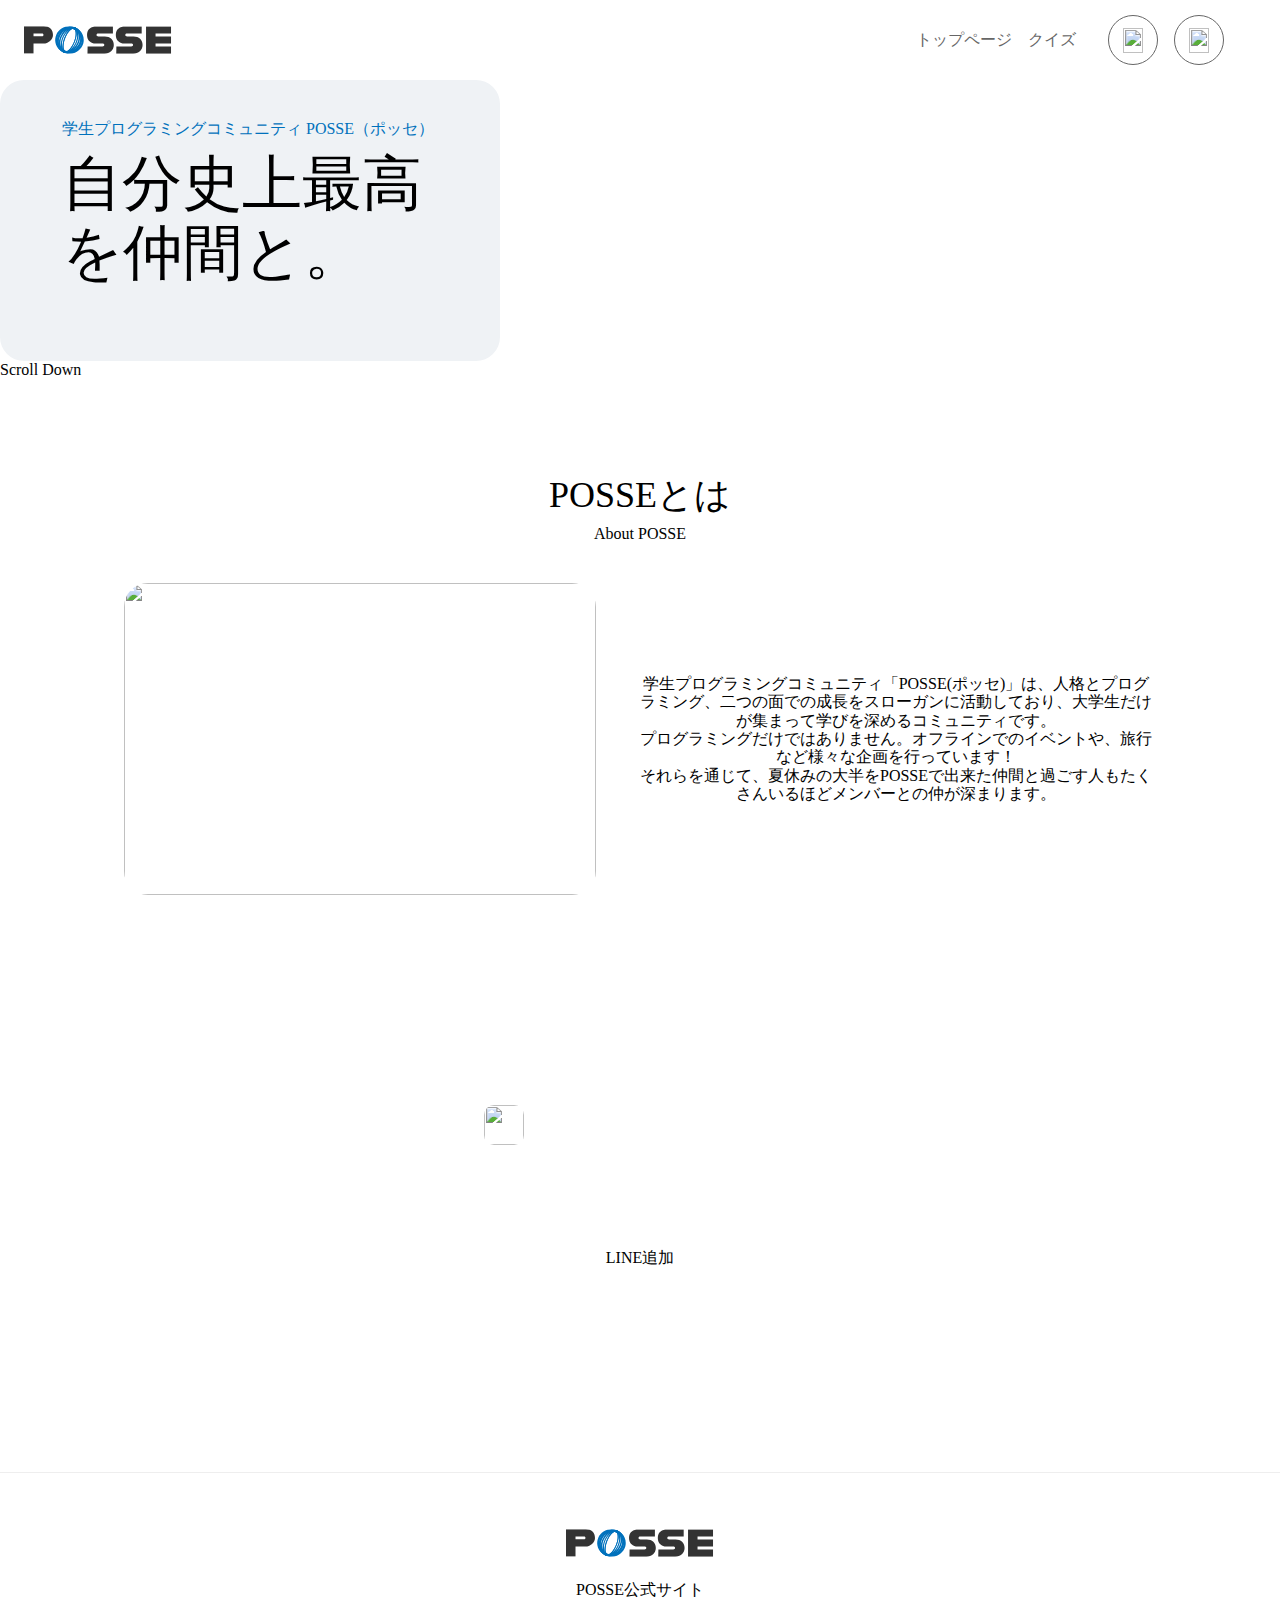
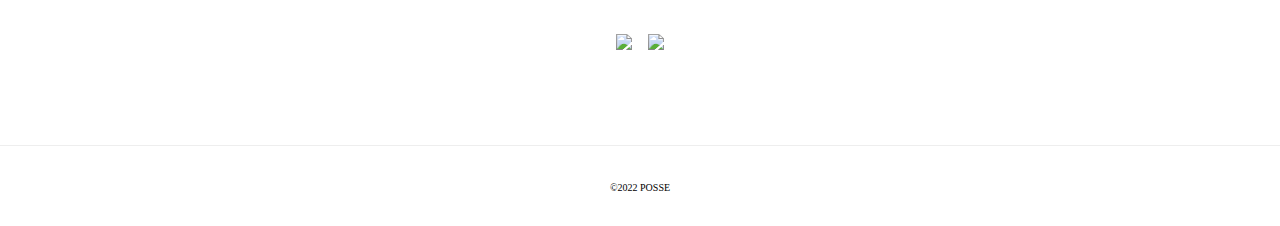
==== index.html @ dd079641 "first commit" ====
<!DOCTYPE html>
<html lang="ja">
<head>
  <meta charset="UTF-8">
  <meta http-equiv="X-UA-Compatible" content="IE=edge">
  <meta name="viewport" content="width=device-width, initial-scale=1.0">
  <title>POSSE 初めてのweb制作</title>
  <link rel="stylesheet" href="reset.css">
  <link rel="stylesheet" href="style.css">
</head>
<body>
  <header >
    <h1><img class="posselogo" src="logo.svg"></h1>
    <ul class="headerR">
      <div class="RightL">
        <li>トップページ</li>
        <li>クイズ</li>
      </div>
      <div class="RightR">
        <li>
        <div href="https://twitter.com/posse_program" class="twitterLink">
          <img class="circle" src="./img/icon/icon-twitter.svg">
        </div>
      </li>
      <li>
        <div href="https://www.instagram.com/posse_programming/" class="instaLink">         
          <img class="circle" src="./img/icon/icon-instagram.svg">
        </div>
      </li>
      </div>
    </ul>
  </header>

  <main>
    <div class="massOne">
      <div class="onePara">
        <h3 class="community_posse">学生プログラミングコミュニティ POSSE（ポッセ） </h3>
        <p class="fellow">自分史上最高を仲間と。</p>
      </div>
      <p>Scroll Down</p>
      <div class="onePic">       
        <img  src="./img/img-hero.jpg" alt="" class="hero">
      </div>
    </div>
    <div class="massTwo">
      <div class="twoHead">
        <h2>POSSEとは</h2>
        <h3 class="aboutPosse">About POSSE</h3>
      </div>
      <div class="twoPara">
        <img src="./img/img-about.jpg" alt="" class="about">
        <p class="aboutParagraph">学生プログラミングコミュニティ「POSSE(ポッセ)」は、人格とプログラミング、二つの面での成長をスローガンに活動しており、大学生だけが集まって学びを深めるコミュニティです。<br> プログラミングだけではありません。オフラインでのイベントや、旅行など様々な企画を行っています！<br>
          それらを通じて、夏休みの大半をPOSSEで出来た仲間と過ごす人もたくさんいるほどメンバーとの仲が深まります。
        </p>
      </div>
    </div>
    <div class="massThree">
        <h2 class="posseOfficial"><img src="./img/icon/icon-line.svg" alt="" class="LINE">POSSE 公式LINE</h2>
        <p class="info">公式LINEにてご質問を随時受け付けております。<br>
          詳細やPOSSE最新情報につきましては、公式LINEにてお知らせ致しますので<br>
          下記ボタンより友達追加をお願いします！</p>
          <a href="https://line.me/R/ti/p/@651htnqp?from=page"><p class="lineAdd">LINE追加</p></a>
      </div>
  </main>
  <footer>
    <div class="footerOne">
      <h1><img class="posselogo2" src="logo.svg"></h1>
      <p class="snsText">POSSE公式サイト</p>
      <ul class="sns">
        <li><a href="https://twitter.com/posse_program"><img src="./img/icon/icon-twitter.svg"></a></li>
        <li><a href="https://www.instagram.com/posse_programming/"><img src="./img/icon/icon-instagram.svg"></a></li>
      </ul>
    </div>
    <div class="footerTwo">
      <p>&copy;2022 POSSE</p>
    </div>
    </footer>
    
  
</body>
</html>
---- style.css ----
header{
  display: flex;
  justify-content: space-between;
  position: sticky;
  top: 0;
  height: 80px;
  background-color: white;
  padding-right: 24px;
  padding-left: 24px;
  z-index: 100;
}

.headerR
{
  color: #666666;
  display: flex;
  font-family: "Noto Sans JP";
  margin: 16px ;
}

.twitterLink,.instaLink{
  border: solid 1px;
  border-radius: 50%;
  width: 50px;
  height: 50px;
  display: flex;
  justify-content: center;
  align-items: center;
}

.circle
{
  height: 25px;
  width: 20px;
}

.RightL,.RightR
{
  align-items: center;
  display: flex;
  margin: 16px;
  gap: 16px;
}

.posselogo
{
  position: relative;
  top: 26px;
}

.massOne
{
  position: relative;
}

.onePara
{
  background-color: #EFF2F5;
  width: 500px;
  height: 281px;
  padding :40px 62px;
  border-radius: 24px;
  z-index: 90;
}

.onePic
{
  position: absolute;
  z-index: 95;
  transform: translateY(-90%);
}

.community_posse
{
  font-size: 16px;
  color: #0071BC;
}

.fellow
{
  font-size: 60px;
  margin-top: 12px;
}

.hero
{
  object-fit: cover;
  display: block;
  max-height: 100%;
  float: right;
  border-radius: 80px 0px 0px 80px ;
  width: 70%;
}

.twoHead, .massThree, footer, .massTwo
{
  text-align: center;
}

h2
{
  font-size: 36px;
}


.about
{
  /*後ほど修正  */
  width: 472px;
  height: 312px;
  border-radius: 24px;
}

.massTwo
{
  margin-top: 96px;
  max-width: 1032px;
  margin-left: auto;
  margin-right: auto;
}

.twoPara
{
  display: flex;
  justify-content: center;
  gap: 40px;
  margin-top: 40px;
}

.aboutPosse
{
  margin: 8px;
}

.aboutParagraph
{
  display: flex;
  justify-content: center;
  align-items: center;
}

footer
{
  margin: auto;
}
.sns
{
  display: flex;
  justify-content: center;
  gap: 16px;
}


/*------------------mass three------------- */


.massThree
{
  margin-top: 140px;
  height: 357px;
  background-image: url(./img/bg-line.jpg);
  background-size: cover;
  border-radius: 40px;
  padding-top: 68px;
}

.LINE
{
  width: 40px;
  height: 40px;
  background-color: white;
  border-radius: 10px;
}

.info
{
  margin-top: 16px;
  font-size: 14px;
  color: white;
}


.posseOfficial
{
  color: white;
}

.lineAdd
{
  margin-top: 24px;
  display: flex;
  align-items: center;
  justify-content: center;
  height: 50px;
  max-width: 320px;
  margin-left: auto;
  margin-right: auto;
  background-color: white;
  border-radius: 96px;
}

.footerOne
{
  margin-top: 80px;
  height: 274.22px;
  border-top: 1px solid #EEEEEE;
  border-bottom: 1px solid #EEEEEE;
}

.posselogo2
{
  margin-top: 56.05px;
}

.snsText
{
  margin-top: 24.06px;
}

.sns
{
  margin-top: 32px;
}

.footerTwo
{
  font-size: 10px;
  padding-top: 36px;
  padding-bottom: 31.78px;
}
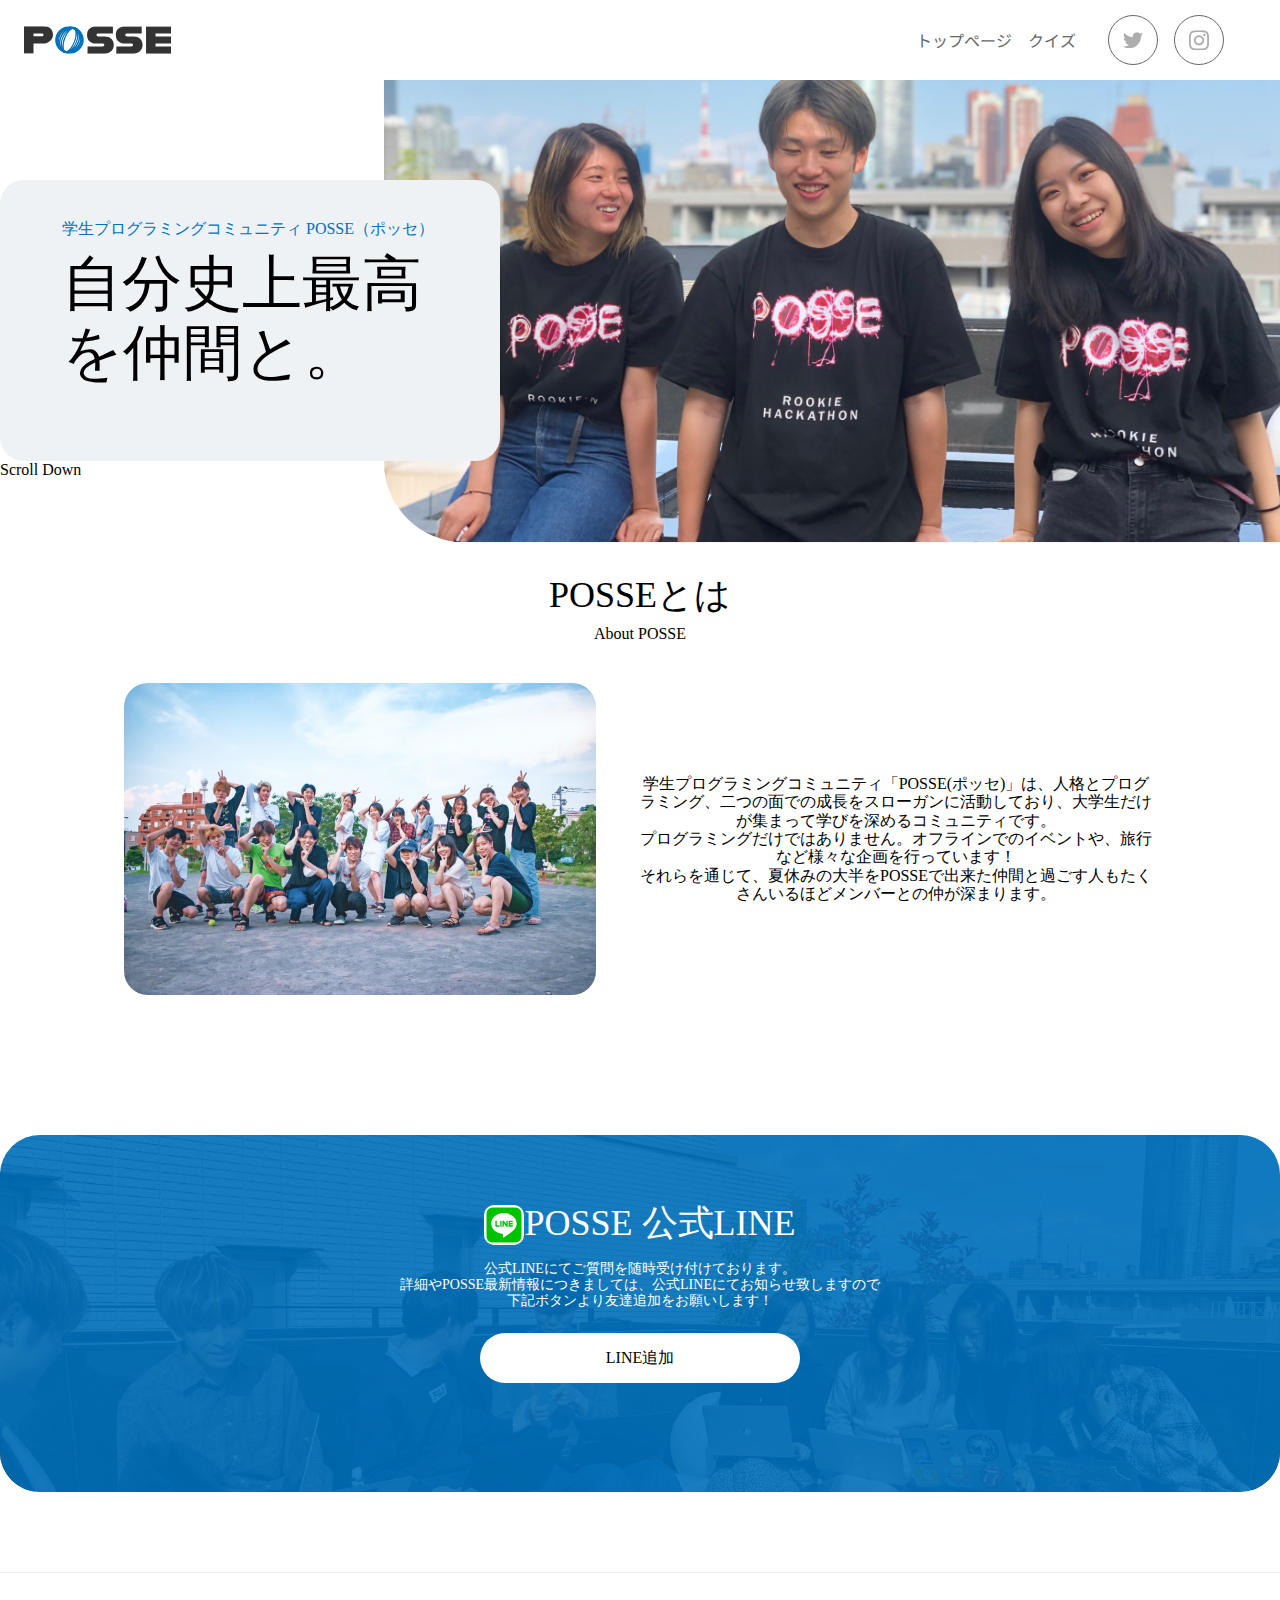
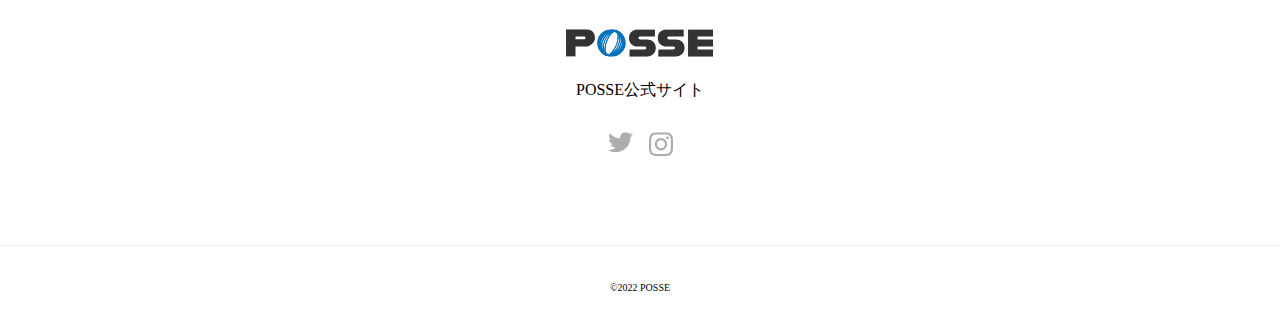
==== commit 86dbe520: "second commit" ====
--- a/index.html
+++ b/index.html
@@ -7,9 +7,12 @@
   <title>POSSE 初めてのweb制作</title>
   <link rel="stylesheet" href="reset.css">
   <link rel="stylesheet" href="style.css">
+  <link rel="preconnect" href="https://fonts.gstatic.com" crossorigin="">
+  <link rel="preconnect" href="https://fonts.googleapis.com">
+  <link href="https://fonts.googleapis.com/css2?family=Noto+Sans+JP:wght@400;700&amp;family=Plus+Jakarta+Sans:wght@400;700&amp;display=swap" rel="stylesheet">
 </head>
 <body>
-  <header >
+  <header>
     <h1><img class="posselogo" src="logo.svg"></h1>
     <ul class="headerR">
       <div class="RightL">
@@ -75,7 +78,5 @@
       <p>&copy;2022 POSSE</p>
     </div>
     </footer>
-    
-  
 </body>
 </html>--- a/style.css
+++ b/style.css
@@ -51,6 +51,7 @@
 .massOne
 {
   position: relative;
+  margin-top: 100px;
 }
 
 .onePara
@@ -60,7 +61,8 @@
   height: 281px;
   padding :40px 62px;
   border-radius: 24px;
-  z-index: 90;
+  position: relative;
+  z-index: 96;
 }
 
 .onePic
@@ -162,6 +164,20 @@
   background-size: cover;
   border-radius: 40px;
   padding-top: 68px;
+  position: relative;
+}
+
+.massThree::before
+{
+  background-color: rgba(0, 113, 188, 0.9);
+    content: "";
+    height: 100%;
+    left: 0;
+    position: absolute;
+    top: 0;
+    width: 100%;
+    border-radius: 40px;
+    z-index: 80;
 }
 
 .LINE
@@ -170,6 +186,8 @@
   height: 40px;
   background-color: white;
   border-radius: 10px;
+  position: relative;
+  z-index: 85;
 }
 
 .info
@@ -177,12 +195,16 @@
   margin-top: 16px;
   font-size: 14px;
   color: white;
+  position: relative;
+  z-index: 85;
 }
 
 
 .posseOfficial
 {
   color: white;
+  position: relative;
+  z-index: 85;
 }
 
 .lineAdd
@@ -197,6 +219,8 @@
   margin-right: auto;
   background-color: white;
   border-radius: 96px;
+  position: relative;
+  z-index: 85;
 }
 
 .footerOne
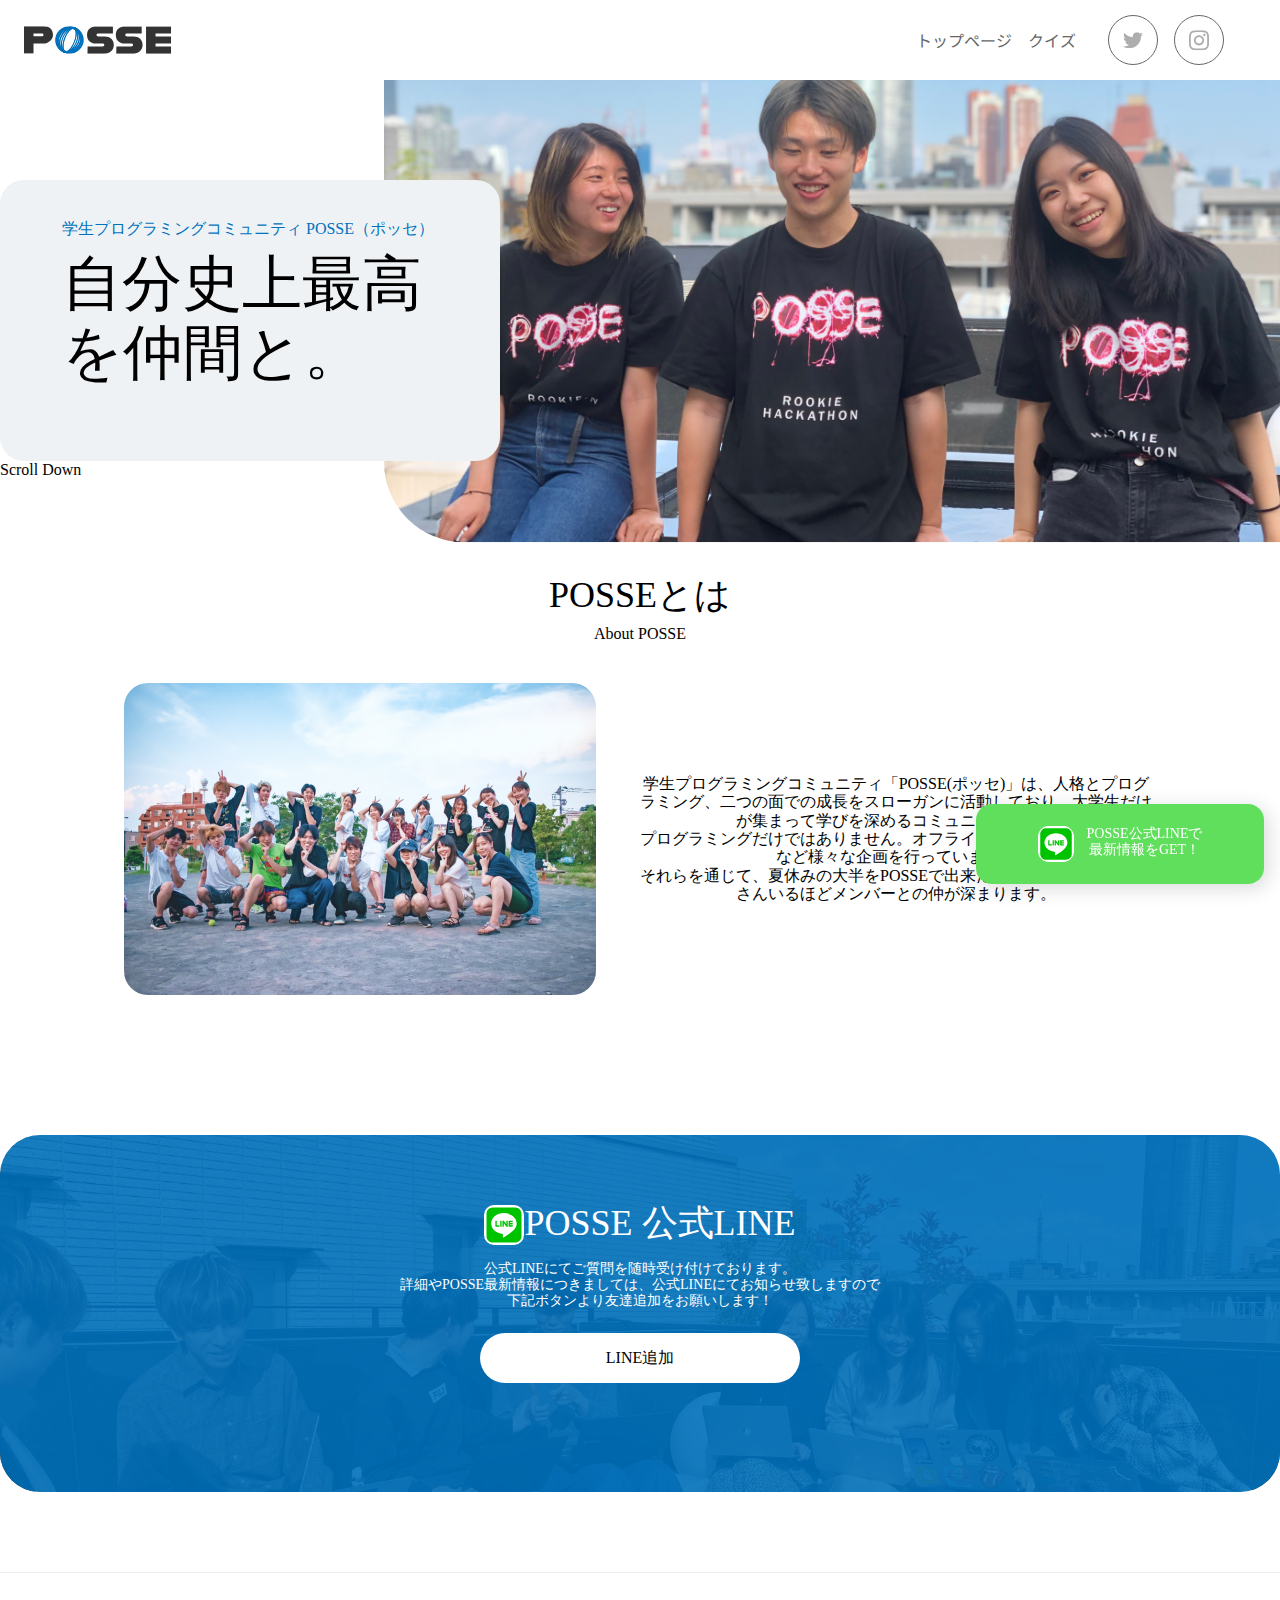
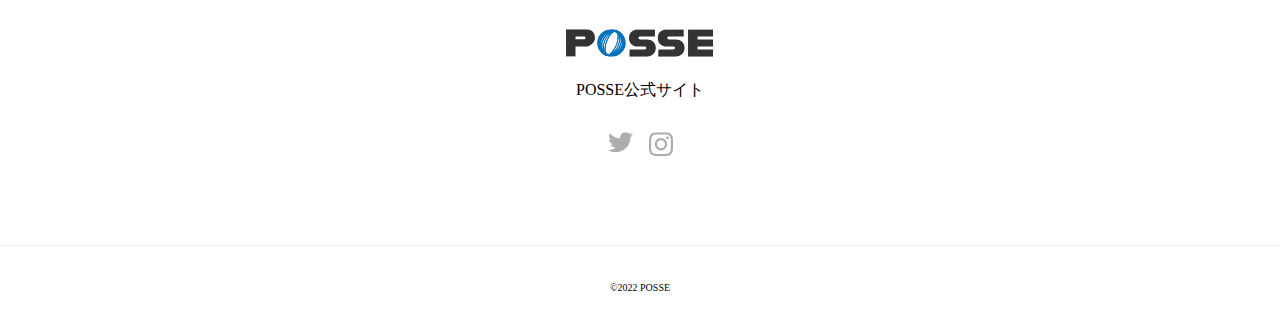
==== commit 9d41687e: "third commit" ====
--- a/index.html
+++ b/index.html
@@ -77,6 +77,14 @@
     <div class="footerTwo">
       <p>&copy;2022 POSSE</p>
     </div>
+    <div class="bannarParent">
+      <div class="bannar">
+        <ul class="bannarDeatail">
+          <li><img src="./img/icon/icon-line.svg" alt="" class="lineAddTwo"></li>
+          <li><p>POSSE公式LINEで<br>最新情報をGET！</p></li>
+        </ul>       
+      </div>
+    </div>
     </footer>
 </body>
 </html>--- a/style.css
+++ b/style.css
@@ -251,4 +251,42 @@
   font-size: 10px;
   padding-top: 36px;
   padding-bottom: 31.78px;
-}+}
+
+.bannarParent
+{
+  float: right;
+  position: fixed;
+  bottom: 0;
+  right: 0;
+  z-index: 100;
+}
+.bannar
+{
+  width: 288px;
+  height: 80px;
+  background-color: rgba(95, 223, 91, 1);
+  border-radius: 16px;
+  display: flex;
+  justify-content: center;
+  align-items: center;
+  margin-right: 16px;
+  margin-bottom: 16px;
+  box-shadow: 4px 4px 20px rgba(0, 0, 0, 0.15);
+}
+.bannarDeatail
+{
+  display: flex;
+  color: white;
+  gap: 13px;
+  font-size: 14px;
+}
+
+.lineAddTwo
+{
+  height: 36px;
+  width: 36px;
+  background-color: white;
+  border-radius: 30%;
+}
+
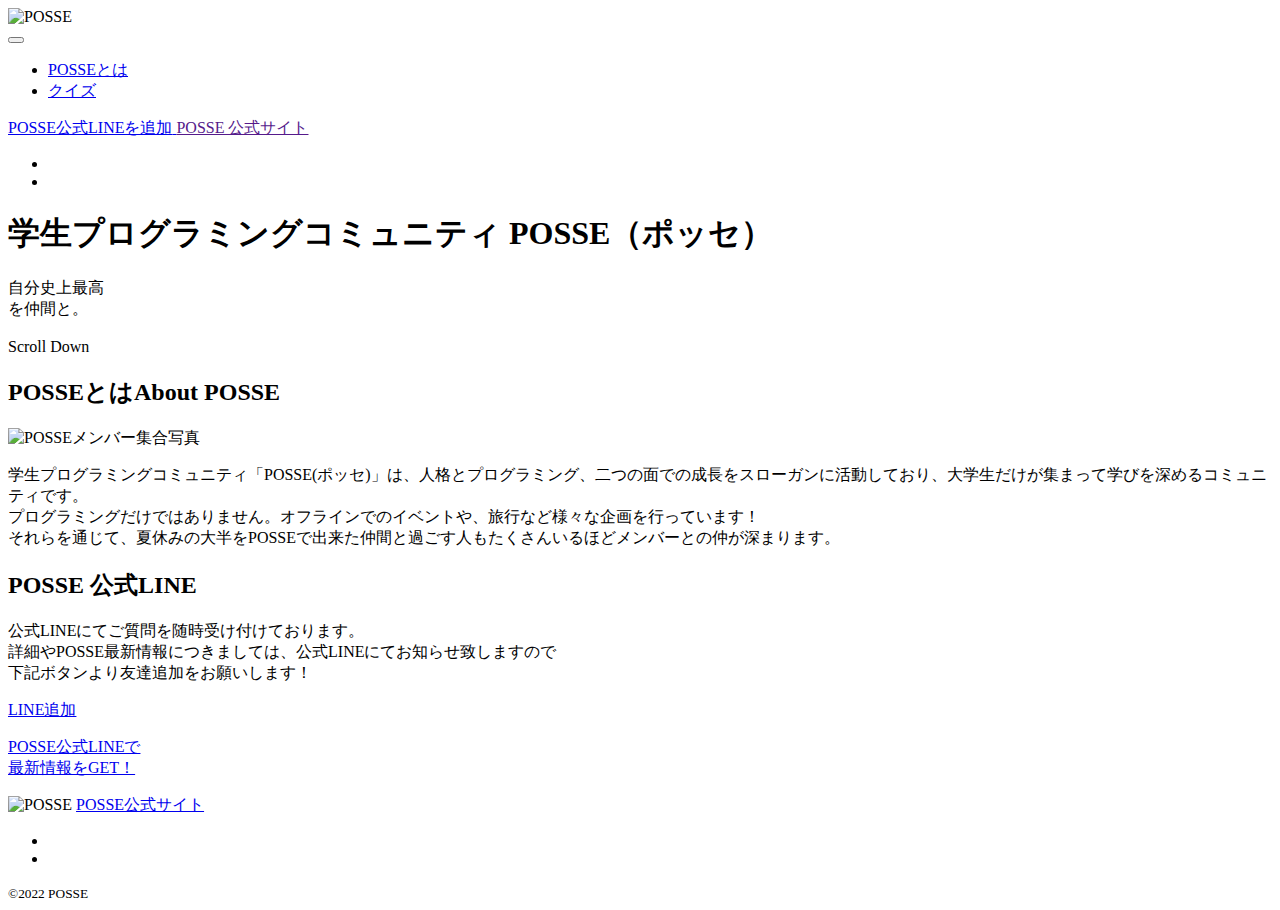
==== commit adc2fb1b: "Merge pull request #2 from posse-ap/ph2-webapp-develop" ====
--- a/index.html
+++ b/index.html
@@ -1,90 +1,159 @@
-<!DOCTYPE html>
-<html lang="ja">
-<head>
-  <meta charset="UTF-8">
-  <meta http-equiv="X-UA-Compatible" content="IE=edge">
-  <meta name="viewport" content="width=device-width, initial-scale=1.0">
-  <title>POSSE 初めてのweb制作</title>
-  <link rel="stylesheet" href="reset.css">
-  <link rel="stylesheet" href="style.css">
-  <link rel="preconnect" href="https://fonts.gstatic.com" crossorigin="">
-  <link rel="preconnect" href="https://fonts.googleapis.com">
-  <link href="https://fonts.googleapis.com/css2?family=Noto+Sans+JP:wght@400;700&amp;family=Plus+Jakarta+Sans:wght@400;700&amp;display=swap" rel="stylesheet">
-</head>
-<body>
-  <header>
-    <h1><img class="posselogo" src="logo.svg"></h1>
-    <ul class="headerR">
-      <div class="RightL">
-        <li>トップページ</li>
-        <li>クイズ</li>
-      </div>
-      <div class="RightR">
-        <li>
-        <div href="https://twitter.com/posse_program" class="twitterLink">
-          <img class="circle" src="./img/icon/icon-twitter.svg">
-        </div>
-      </li>
-      <li>
-        <div href="https://www.instagram.com/posse_programming/" class="instaLink">         
-          <img class="circle" src="./img/icon/icon-instagram.svg">
-        </div>
-      </li>
-      </div>
-    </ul>
-  </header>
-
-  <main>
-    <div class="massOne">
-      <div class="onePara">
-        <h3 class="community_posse">学生プログラミングコミュニティ POSSE（ポッセ） </h3>
-        <p class="fellow">自分史上最高を仲間と。</p>
-      </div>
-      <p>Scroll Down</p>
-      <div class="onePic">       
-        <img  src="./img/img-hero.jpg" alt="" class="hero">
-      </div>
-    </div>
-    <div class="massTwo">
-      <div class="twoHead">
-        <h2>POSSEとは</h2>
-        <h3 class="aboutPosse">About POSSE</h3>
-      </div>
-      <div class="twoPara">
-        <img src="./img/img-about.jpg" alt="" class="about">
-        <p class="aboutParagraph">学生プログラミングコミュニティ「POSSE(ポッセ)」は、人格とプログラミング、二つの面での成長をスローガンに活動しており、大学生だけが集まって学びを深めるコミュニティです。<br> プログラミングだけではありません。オフラインでのイベントや、旅行など様々な企画を行っています！<br>
-          それらを通じて、夏休みの大半をPOSSEで出来た仲間と過ごす人もたくさんいるほどメンバーとの仲が深まります。
-        </p>
-      </div>
-    </div>
-    <div class="massThree">
-        <h2 class="posseOfficial"><img src="./img/icon/icon-line.svg" alt="" class="LINE">POSSE 公式LINE</h2>
-        <p class="info">公式LINEにてご質問を随時受け付けております。<br>
-          詳細やPOSSE最新情報につきましては、公式LINEにてお知らせ致しますので<br>
-          下記ボタンより友達追加をお願いします！</p>
-          <a href="https://line.me/R/ti/p/@651htnqp?from=page"><p class="lineAdd">LINE追加</p></a>
-      </div>
-  </main>
-  <footer>
-    <div class="footerOne">
-      <h1><img class="posselogo2" src="logo.svg"></h1>
-      <p class="snsText">POSSE公式サイト</p>
-      <ul class="sns">
-        <li><a href="https://twitter.com/posse_program"><img src="./img/icon/icon-twitter.svg"></a></li>
-        <li><a href="https://www.instagram.com/posse_programming/"><img src="./img/icon/icon-instagram.svg"></a></li>
-      </ul>
-    </div>
-    <div class="footerTwo">
-      <p>&copy;2022 POSSE</p>
-    </div>
-    <div class="bannarParent">
-      <div class="bannar">
-        <ul class="bannarDeatail">
-          <li><img src="./img/icon/icon-line.svg" alt="" class="lineAddTwo"></li>
-          <li><p>POSSE公式LINEで<br>最新情報をGET！</p></li>
-        </ul>       
-      </div>
-    </div>
-    </footer>
-</body>
-</html>+<!DOCTYPE html>
+<html lang="ja">
+
+<head>
+  <meta charset="UTF-8">
+  <meta http-equiv="X-UA-Compatible" content="IE=edge">
+  <meta name="viewport" content="width=device-width, initial-scale=1.0">
+  <title>POSSE 初めてのWeb制作</title>
+  <!-- スタイルシート読み込み -->
+  <link rel="stylesheet" href="./assets/styles/common.css">
+  <!-- Google Fonts読み込み -->
+  <link rel="preconnect" href="https://fonts.googleapis.com">
+  <link rel="preconnect" href="https://fonts.gstatic.com" crossorigin>
+  <link
+    href="https://fonts.googleapis.com/css2?family=Noto+Sans+JP:wght@400;700&family=Plus+Jakarta+Sans:wght@400;700&display=swap"
+    rel="stylesheet">
+  <script src="../assets/scripts/common.js" defer></script>
+</head>
+
+<body>
+  <header id="js-header" class="l-header p-header">
+    <div class="p-header__logo"><img src="./assets/img/logo.svg" alt="POSSE"></div>
+    <button class="p-header__button" id="js-headerButton"></button>
+    <div class="p-header__inner">
+      <nav class="p-header__nav">
+        <ul class="p-header__nav__list">
+          <li class="p-header__nav__item">
+            <a href="./" class="p-header__nav__item__link">POSSEとは</a>
+          </li>
+          <li class="p-header__nav__item">
+            <a href="./quiz/" class="p-header__nav__item__link">クイズ</a>
+          </li>
+        </ul>
+      </nav>
+      <div class="p-header__official">
+        <a href="https://line.me/R/ti/p/@651htnqp?from=page" target="_blank" rel="noopener noreferrer" class="p-header__official__link--line">
+          <i class="u-icon__line"></i>
+          <span class="">POSSE公式LINEを追加</span>
+          <i class="u-icon__link"></i>
+        </a>
+        <a href="" class="p-header__official__link--website">POSSE 公式サイト<i class="u-icon__link"></i></a>
+      </div>
+      <ul class="p-header__sns p-sns">
+        <li class="p-sns__item">
+          <a href="https://twitter.com/posse_program" target="_blank" rel="noopener noreferrer" class="p-sns__item__link"
+            aria-label="Twitter">
+            <i class="u-icon__twitter"></i>
+          </a>
+        </li>
+        <li class="p-sns__item">
+          <a href="https://www.instagram.com/posse_programming/" target="_blank" rel="noopener noreferrer"
+            class="p-sns__item__link" aria-label="instagram">
+            <i class="u-icon__instagram"></i>
+          </a>
+        </li>
+      </ul>
+    </div>
+  </header>
+  <!-- /.l-header .p-header -->
+
+  <main class="l-main">
+    <section class="p-top-hero">
+      <div class="p-top-hero__inner">
+        <div class="p-top-hero__body">
+          <h1 class="p-top-hero__body__title">学生プログラミングコミュニティ POSSE（ポッセ）</h1>
+          <span class="p-top-hero__body__catchcopy">自分史上最高<br>を仲間と。</span>
+        </div>
+        <picture class="p-top-hero__image">
+          <img src="./assets/img/img-hero.jpg" alt="">
+        </picture>
+        <div class="p-top-hero__scroll">Scroll Down</div>
+      </div>
+    </section>
+    <!-- /.p-top-hero -->
+
+    <div class="p-top-container">
+      <section class="l-section p-top-about">
+        <div class="l-container">
+          <h2 class="p-heading">
+            POSSEとは<span class="p-heading__caption" lang="en" aria-hidden="true">About POSSE</span>
+          </h2>
+          <div class="p-top-about__body">
+            <picture class="p-top-about__image">
+              <img src="./assets/img/img-about.jpg" alt="POSSEメンバー集合写真">
+            </picture>
+            <div class="p-top-about__content">
+              <p>
+                学生プログラミングコミュニティ「POSSE(ポッセ)」は、人格とプログラミング、二つの面での成長をスローガンに活動しており、大学生だけが集まって学びを深めるコミュニティです。<br>プログラミングだけではありません。オフラインでのイベントや、旅行など様々な企画を行っています！<br>それらを通じて、夏休みの大半をPOSSEで出来た仲間と過ごす人もたくさんいるほどメンバーとの仲が深まります。
+              </p>
+            </div>
+          </div>
+        </div>
+      </section>
+      <!-- /.l-section p-top-about -->
+    </div>
+  </main>
+  <!-- /.l-main -->
+
+  <div class="p-line">
+    <div class="l-container">
+      <div class="p-line__body">
+        <div class="p-line__body__inner">
+          <h2 class="p-heading -light p-line__title"><i class="u-icon__line"></i>POSSE 公式LINE</h2>
+          <div class="p-line__content">
+            <p>公式LINEにてご質問を随時受け付けております。<br>詳細やPOSSE最新情報につきましては、公式LINEにてお知らせ致しますので<br>下記ボタンより友達追加をお願いします！</p>
+          </div>
+          <div class="p-line__footer">
+            <a href="https://line.me/R/ti/p/@651htnqp?from=page" target="_blank" rel="noopener noreferrer"
+              class="p-line__button">LINE追加<i class="u-icon__link"></i></a>
+          </div>
+        </div>
+      </div>
+    </div>
+  </div>
+  <!-- /.p-line -->
+
+  <footer class="l-footer p-footer">
+    <div class="p-fixedLine">
+      <a href="https://line.me/R/ti/p/@651htnqp?from=page" target="_blank" rel="noopener noreferrer"
+        class="p-fixedLine__link">
+        <i class="u-icon__line"></i>
+        <p class="p-fixedLine__link__text"><span class="u-sp-hidden">POSSE</span>公式LINEで<br>最新情報をGET！</p>
+        <i class="u-icon__link"></i>
+      </a>
+    </div>
+    <div class="l-footer__inner">
+      <div class="p-footer__siteinfo">
+        <span class="p-footer__logo">
+          <img src="./assets/img/logo.svg" alt="POSSE">
+        </span>
+        <a href="https://posse-ap.com/" target="_blank" rel="noopener noreferrer"
+          class="p-footer__siteinfo__link">POSSE公式サイト</a>
+      </div>
+      <div class="p-footer__sns">
+        <ul class="p-sns__list p-footer__sns__list">
+          <li class="p-sns__item">
+            <a href="https://twitter.com/posse_program" target="_blank" rel="noopener noreferrer"
+              class="p-sns__item__link" aria-label="Twitter">
+              <i class="u-icon__twitter"></i>
+            </a>
+          </li>
+          <li class="p-sns__item">
+            <a href="https://www.instagram.com/posse_programming/" target="_blank" rel="noopener noreferrer"
+              class="p-sns__item__link" aria-label="instagram">
+              <i class="u-icon__instagram"></i>
+            </a>
+          </li>
+        </ul>
+      </div>
+    </div>
+    <div class="p-footer__copyright">
+      <small lang="en">©︎2022 POSSE</small>
+    </div>
+  </footer>
+  <!-- /.l-footer .p-footer -->
+
+</body>
+
+</html>
